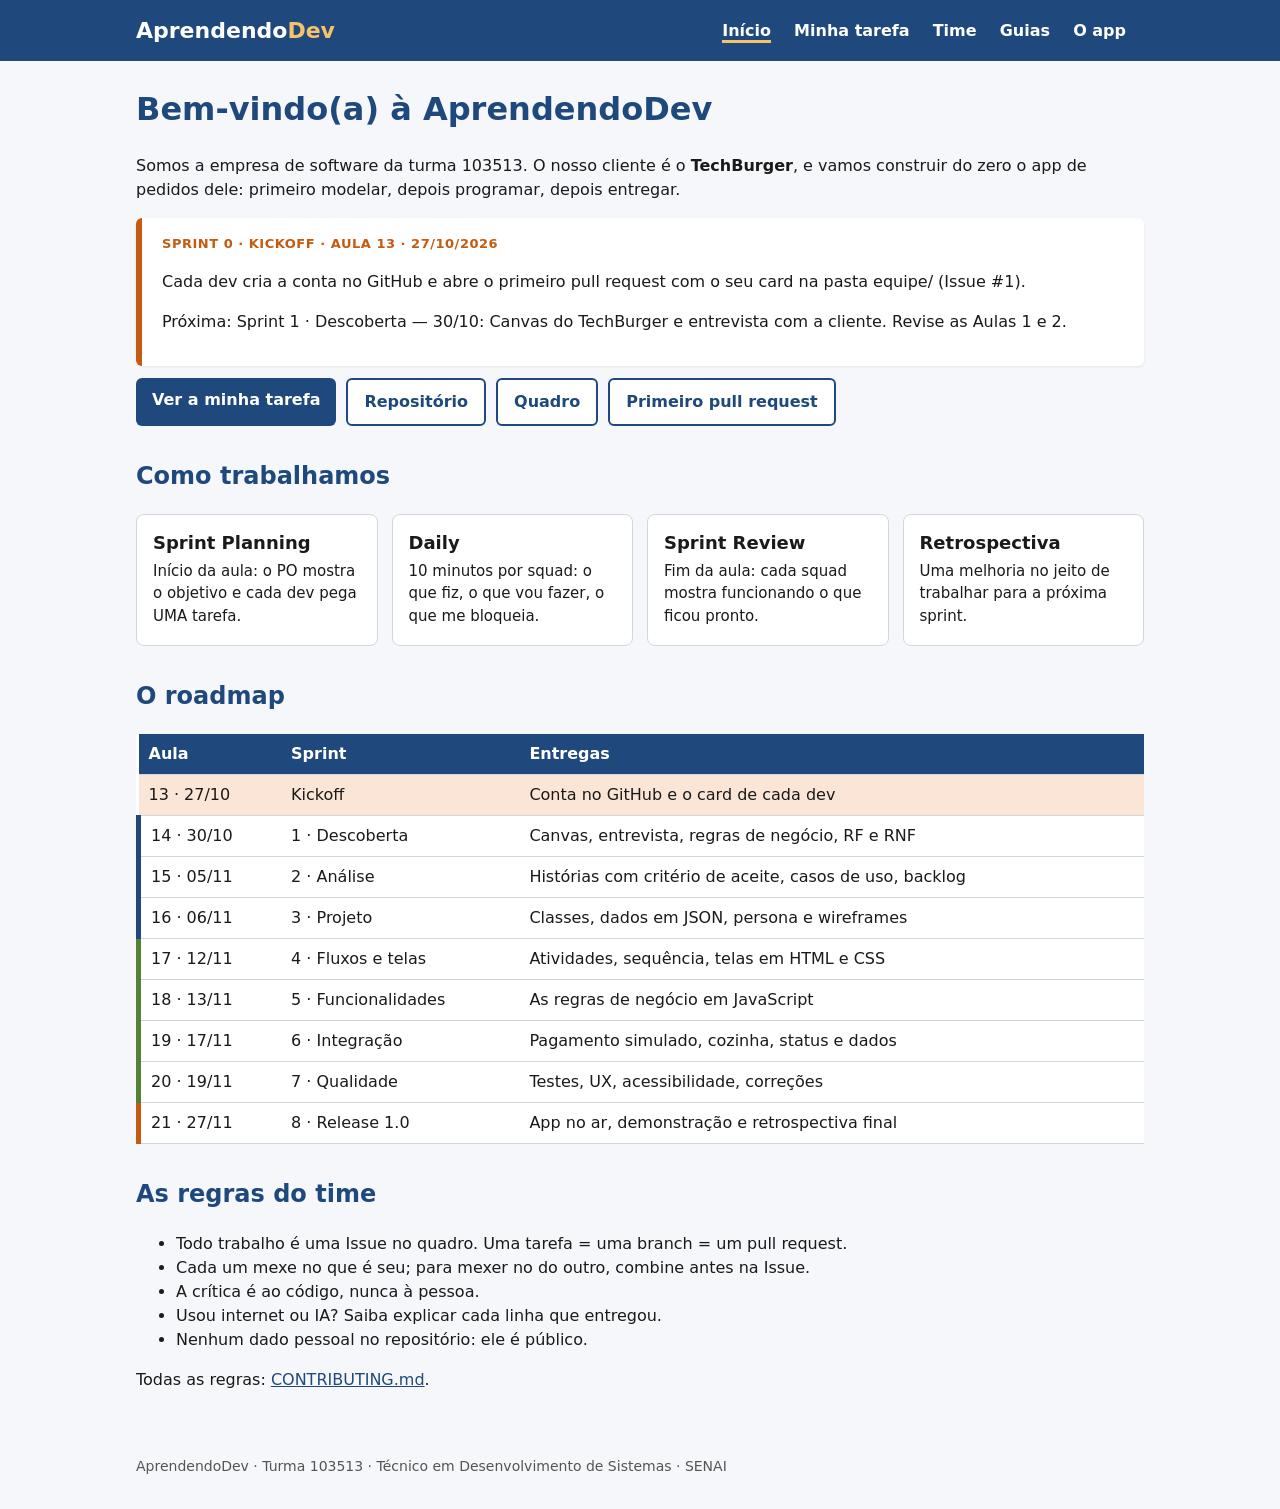
==== portal/index.html @ 083dc52d "Estrutura inicial do projeto TechBurger: regras do time, modelos, portal e publicação" ====
<!DOCTYPE html>
<html lang="pt-BR">
<head>
  <meta charset="UTF-8">
  <meta name="viewport" content="width=device-width, initial-scale=1.0">
  <title>AprendendoDev</title>
  <meta name="description" content="A empresa de software da turma 103513: construindo o app TechBurger do zero, em 8 sprints.">
  <link rel="stylesheet" href="estilo.css">
</head>
<body data-pagina="home">
  <header class="topo">
    <div class="conteudo">
      <a class="marca" href="./">Aprendendo<span>Dev</span></a>
      <nav>
        <a href="./" aria-current="page">Início</a>
        <a href="tarefas.html">Minha tarefa</a>
        <a href="time.html">Time</a>
        <a href="guias.html">Guias</a>
        <a href="app/">O app</a>
      </nav>
    </div>
  </header>

  <main class="conteudo">
    <h1>Bem-vindo(a) à AprendendoDev</h1>
    <p>Somos a empresa de software da turma 103513. O nosso cliente é o <strong>TechBurger</strong>, e vamos construir do zero o app de pedidos dele: primeiro modelar, depois programar, depois entregar.</p>

    <div class="destaque" id="sprint">
      <div class="rotulo">Sprint atual</div>
      <p class="objetivo"><strong>Carregando...</strong></p>
      <p class="proxima"></p>
    </div>

    <div class="botoes">
      <a class="botao" href="tarefas.html">Ver a minha tarefa</a>
      <a class="botao secundario" href="https://github.com/aprendendodev/techburger" target="_blank" rel="noopener">Repositório</a>
      <a class="botao secundario" href="https://github.com/orgs/aprendendodev/projects" target="_blank" rel="noopener">Quadro</a>
      <a class="botao secundario" href="guias.html#primeiro-pr">Primeiro pull request</a>
    </div>

    <h2>Como trabalhamos</h2>
    <div class="grade">
      <div class="cartao"><h3>Sprint Planning</h3><p>Início da aula: o PO mostra o objetivo e cada dev pega UMA tarefa.</p></div>
      <div class="cartao"><h3>Daily</h3><p>10 minutos por squad: o que fiz, o que vou fazer, o que me bloqueia.</p></div>
      <div class="cartao"><h3>Sprint Review</h3><p>Fim da aula: cada squad mostra funcionando o que ficou pronto.</p></div>
      <div class="cartao"><h3>Retrospectiva</h3><p>Uma melhoria no jeito de trabalhar para a próxima sprint.</p></div>
    </div>

    <h2>O roadmap</h2>
    <table>
      <thead><tr><th>Aula</th><th>Sprint</th><th>Entregas</th></tr></thead>
      <tbody>
        <tr data-sprint="0"><td>13 · 27/10</td><td>Kickoff</td><td>Conta no GitHub e o card de cada dev</td></tr>
        <tr data-sprint="1" class="fase-m"><td>14 · 30/10</td><td>1 · Descoberta</td><td>Canvas, entrevista, regras de negócio, RF e RNF</td></tr>
        <tr data-sprint="2" class="fase-m"><td>15 · 05/11</td><td>2 · Análise</td><td>Histórias com critério de aceite, casos de uso, backlog</td></tr>
        <tr data-sprint="3" class="fase-m"><td>16 · 06/11</td><td>3 · Projeto</td><td>Classes, dados em JSON, persona e wireframes</td></tr>
        <tr data-sprint="4" class="fase-c"><td>17 · 12/11</td><td>4 · Fluxos e telas</td><td>Atividades, sequência, telas em HTML e CSS</td></tr>
        <tr data-sprint="5" class="fase-c"><td>18 · 13/11</td><td>5 · Funcionalidades</td><td>As regras de negócio em JavaScript</td></tr>
        <tr data-sprint="6" class="fase-c"><td>19 · 17/11</td><td>6 · Integração</td><td>Pagamento simulado, cozinha, status e dados</td></tr>
        <tr data-sprint="7" class="fase-c"><td>20 · 19/11</td><td>7 · Qualidade</td><td>Testes, UX, acessibilidade, correções</td></tr>
        <tr data-sprint="8" class="fase-e"><td>21 · 27/11</td><td>8 · Release 1.0</td><td>App no ar, demonstração e retrospectiva final</td></tr>
      </tbody>
    </table>

    <h2>As regras do time</h2>
    <ul>
      <li>Todo trabalho é uma Issue no quadro. Uma tarefa = uma branch = um pull request.</li>
      <li>Cada um mexe no que é seu; para mexer no do outro, combine antes na Issue.</li>
      <li>A crítica é ao código, nunca à pessoa.</li>
      <li>Usou internet ou IA? Saiba explicar cada linha que entregou.</li>
      <li>Nenhum dado pessoal no repositório: ele é público.</li>
    </ul>
    <p>Todas as regras: <a href="https://github.com/aprendendodev/techburger/blob/main/CONTRIBUTING.md" target="_blank" rel="noopener">CONTRIBUTING.md</a>.</p>
  </main>

  <footer class="conteudo rodape">AprendendoDev · Turma 103513 · Técnico em Desenvolvimento de Sistemas · SENAI</footer>
  <script src="portal.js"></script>
</body>
</html>
---- portal/estilo.css ----
:root {
  --azul: #1f497d;
  --azul-claro: #dae8fc;
  --laranja: #c55a11;
  --laranja-claro: #fbe5d6;
  --verde: #548235;
  --verde-claro: #e2efda;
  --texto: #1a1a1a;
  --texto-suave: #555;
  --fundo: #f5f7fa;
  --cartao: #fff;
  --borda: #d0d7de;
}

* { box-sizing: border-box; }

body {
  margin: 0;
  font-family: system-ui, -apple-system, "Segoe UI", Roboto, sans-serif;
  color: var(--texto);
  background: var(--fundo);
  line-height: 1.5;
}

a { color: var(--azul); }

.topo {
  background: var(--azul);
  color: #fff;
}

.topo .conteudo {
  display: flex;
  flex-wrap: wrap;
  align-items: center;
  justify-content: space-between;
  gap: 8px 24px;
  padding-top: 14px;
  padding-bottom: 14px;
}

.marca {
  font-size: 22px;
  font-weight: 700;
  color: #fff;
  text-decoration: none;
}

.marca span { color: #f6c26b; }

nav a {
  color: #fff;
  text-decoration: none;
  margin-right: 18px;
  font-weight: 600;
}

nav a[aria-current="page"] { border-bottom: 3px solid #f6c26b; }

.conteudo {
  max-width: 1040px;
  margin: 0 auto;
  padding-left: 16px;
  padding-right: 16px;
}

main.conteudo { padding-top: 24px; padding-bottom: 48px; }

h1 { color: var(--azul); margin-top: 0; }
h2 { color: var(--azul); margin-top: 32px; }

.destaque {
  background: var(--cartao);
  border-left: 6px solid var(--laranja);
  border-radius: 6px;
  padding: 16px 20px;
  box-shadow: 0 1px 3px rgba(0, 0, 0, .08);
}

.destaque .rotulo {
  font-size: 13px;
  font-weight: 700;
  text-transform: uppercase;
  color: var(--laranja);
  letter-spacing: .04em;
}

.grade {
  display: grid;
  grid-template-columns: repeat(auto-fill, minmax(230px, 1fr));
  gap: 14px;
}

.cartao {
  background: var(--cartao);
  border: 1px solid var(--borda);
  border-radius: 8px;
  padding: 14px 16px;
}

.cartao h3 { margin: 0 0 4px; font-size: 18px; }
.cartao .sub { color: var(--texto-suave); font-size: 14px; margin: 0 0 8px; }
.cartao p { margin: 4px 0; font-size: 15px; }

.botoes { display: flex; flex-wrap: wrap; gap: 10px; margin-top: 12px; }

.botao {
  display: inline-block;
  padding: 10px 16px;
  border-radius: 6px;
  background: var(--azul);
  color: #fff;
  text-decoration: none;
  font-weight: 600;
}

.botao.secundario { background: #fff; color: var(--azul); border: 2px solid var(--azul); }

table { width: 100%; border-collapse: collapse; background: var(--cartao); }
th, td { text-align: left; padding: 8px 10px; border-bottom: 1px solid var(--borda); vertical-align: top; }
th { background: var(--azul); color: #fff; }

.fase-m { border-left: 5px solid var(--azul); }
.fase-c { border-left: 5px solid var(--verde); }
.fase-e { border-left: 5px solid var(--laranja); }
.atual { background: var(--laranja-claro); }

.etiqueta {
  display: inline-block;
  font-size: 12px;
  font-weight: 700;
  padding: 2px 8px;
  border-radius: 10px;
  background: var(--azul-claro);
  color: var(--azul);
  margin-right: 4px;
}

.etiqueta.fechada { background: var(--verde-claro); color: var(--verde); }

.busca { display: flex; flex-wrap: wrap; gap: 8px; margin: 12px 0 20px; }

.busca input {
  flex: 1 1 220px;
  padding: 10px 12px;
  font-size: 16px;
  border: 1px solid var(--borda);
  border-radius: 6px;
}

.busca button {
  padding: 10px 18px;
  font-size: 16px;
  border: 0;
  border-radius: 6px;
  background: var(--azul);
  color: #fff;
  font-weight: 600;
  cursor: pointer;
}

.vazio { color: var(--texto-suave); font-style: italic; }

ol.passos li { margin-bottom: 10px; }

code {
  background: #eef1f5;
  padding: 1px 5px;
  border-radius: 4px;
  font-size: 0.95em;
}

.rodape { color: var(--texto-suave); font-size: 14px; padding-bottom: 32px; }

@media (max-width: 600px) {
  nav a { margin-right: 12px; font-size: 15px; }
  th, td { padding: 6px; font-size: 14px; }
}
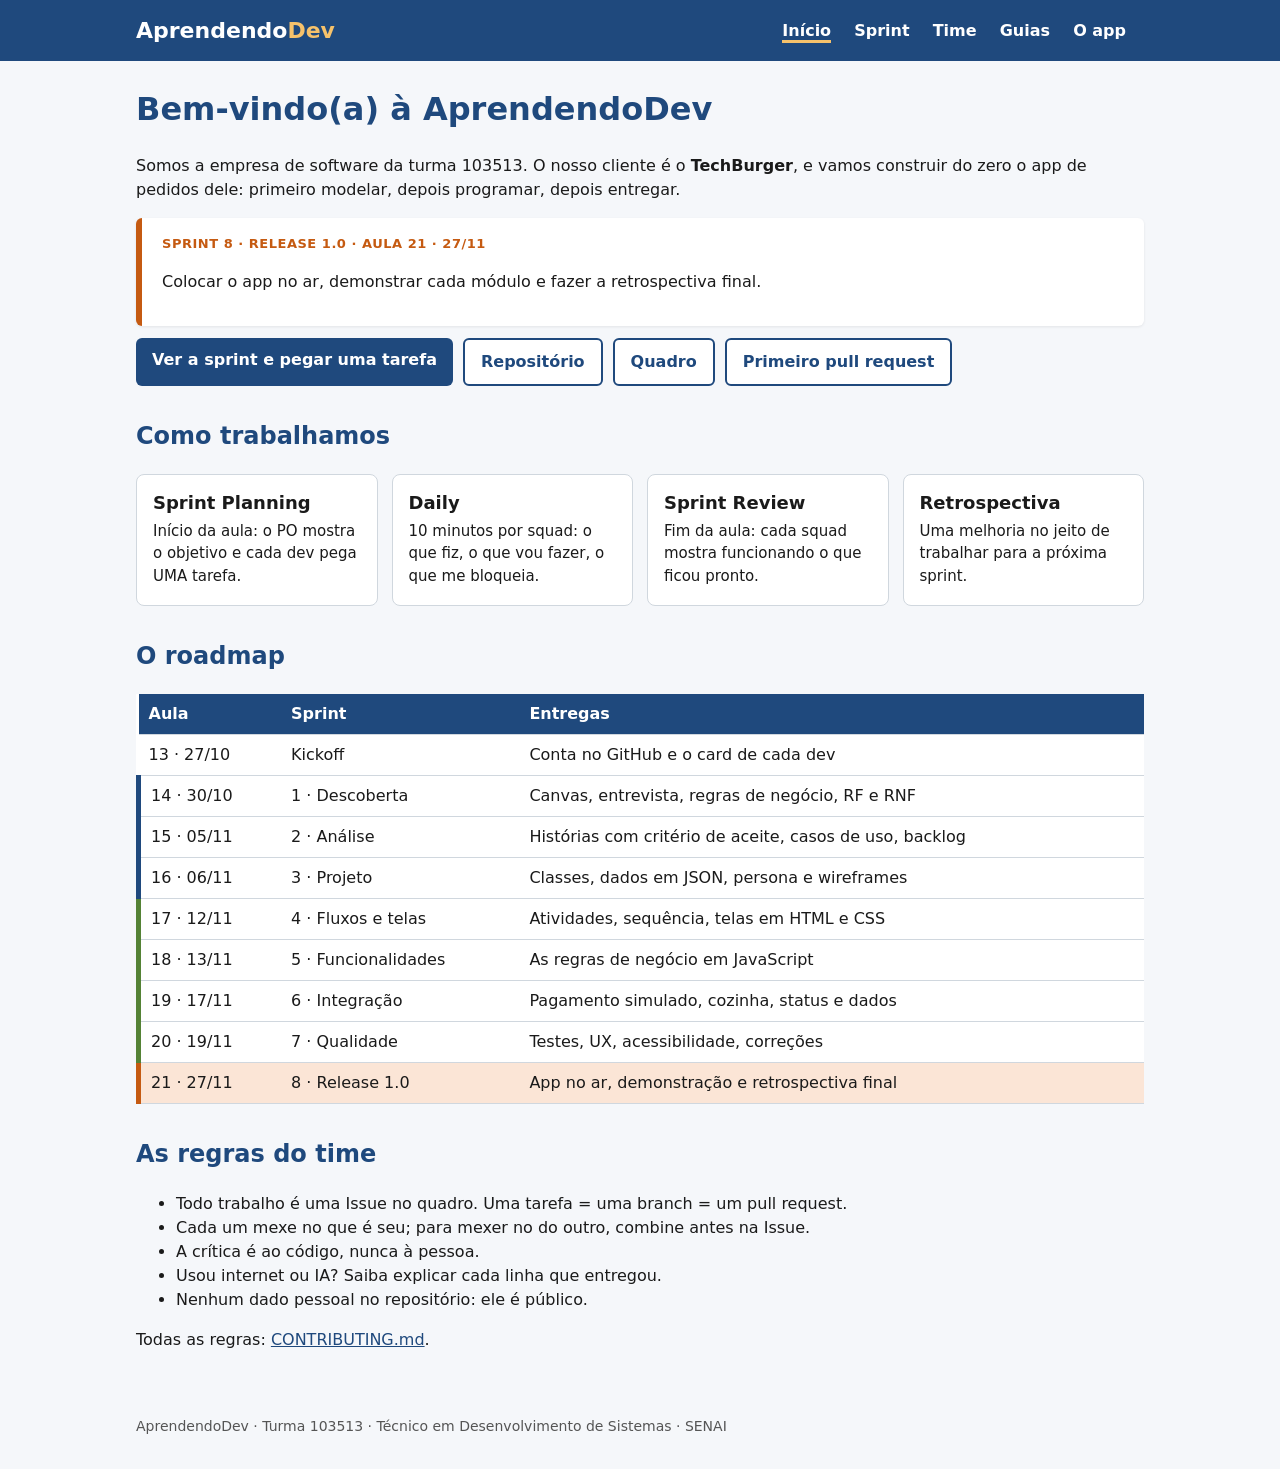
==== commit d036fd5d: "Prepara a Sprint 1: requisitos por squad, página da sprint e comando /eu-pego" ====
--- a/portal/index.html
+++ b/portal/index.html
@@ -13,7 +13,7 @@
       <a class="marca" href="./">Aprendendo<span>Dev</span></a>
       <nav>
         <a href="./" aria-current="page">Início</a>
-        <a href="tarefas.html">Minha tarefa</a>
+        <a href="tarefas.html">Sprint</a>
         <a href="time.html">Time</a>
         <a href="guias.html">Guias</a>
         <a href="app/">O app</a>
@@ -32,7 +32,7 @@
     </div>
 
     <div class="botoes">
-      <a class="botao" href="tarefas.html">Ver a minha tarefa</a>
+      <a class="botao" href="tarefas.html">Ver a sprint e pegar uma tarefa</a>
       <a class="botao secundario" href="https://github.com/aprendendodev/techburger" target="_blank" rel="noopener">Repositório</a>
       <a class="botao secundario" href="https://github.com/orgs/aprendendodev/projects" target="_blank" rel="noopener">Quadro</a>
       <a class="botao secundario" href="guias.html#primeiro-pr">Primeiro pull request</a>
--- a/portal/estilo.css
+++ b/portal/estilo.css
@@ -176,3 +176,29 @@
   nav a { margin-right: 12px; font-size: 15px; }
   th, td { padding: 6px; font-size: 14px; }
 }
+
+/* ---------- página da sprint */
+.rotulo-sprint { margin: 0; font-weight: 700; color: var(--laranja); text-transform: uppercase; font-size: 14px; letter-spacing: .04em; }
+.placar { display: grid; grid-template-columns: repeat(4, 1fr); gap: 10px; margin: 16px 0 8px; }
+.placar-item { background: var(--cartao); border: 1px solid var(--borda); border-radius: 8px; padding: 10px; text-align: center; }
+.placar-item strong { display: block; font-size: 26px; color: var(--azul); }
+.placar-item span { font-size: 14px; color: var(--texto-suave); }
+.grade.larga { grid-template-columns: repeat(auto-fill, minmax(320px, 1fr)); }
+.cartao.tarefa { border-left: 6px solid var(--borda); }
+.cartao.tarefa.livre { border-left-color: var(--azul); }
+.cartao.tarefa.fazendo { border-left-color: #d4a72c; }
+.cartao.tarefa.revisao { border-left-color: var(--laranja); }
+.cartao.tarefa.pronto { border-left-color: var(--verde); }
+.etiqueta.livre { background: var(--azul-claro); color: var(--azul); }
+.etiqueta.fazendo { background: #fff8c5; color: #7d5a00; }
+.etiqueta.revisao { background: var(--laranja-claro); color: var(--laranja); }
+.etiqueta.pronto { background: var(--verde-claro); color: var(--verde); }
+.criterio { font-size: 14px; background: #f6f8fa; padding: 6px 8px; border-radius: 4px; }
+.botao.pequeno { padding: 6px 12px; font-size: 14px; margin-top: 4px; }
+.como-pegar { margin: 24px 0; }
+.como-pegar ol { margin: 8px 0 0; padding-left: 22px; }
+.como-pegar li { margin-bottom: 6px; }
+@media (max-width: 600px) {
+  .placar { grid-template-columns: repeat(2, 1fr); }
+  .grade.larga { grid-template-columns: 1fr; }
+}
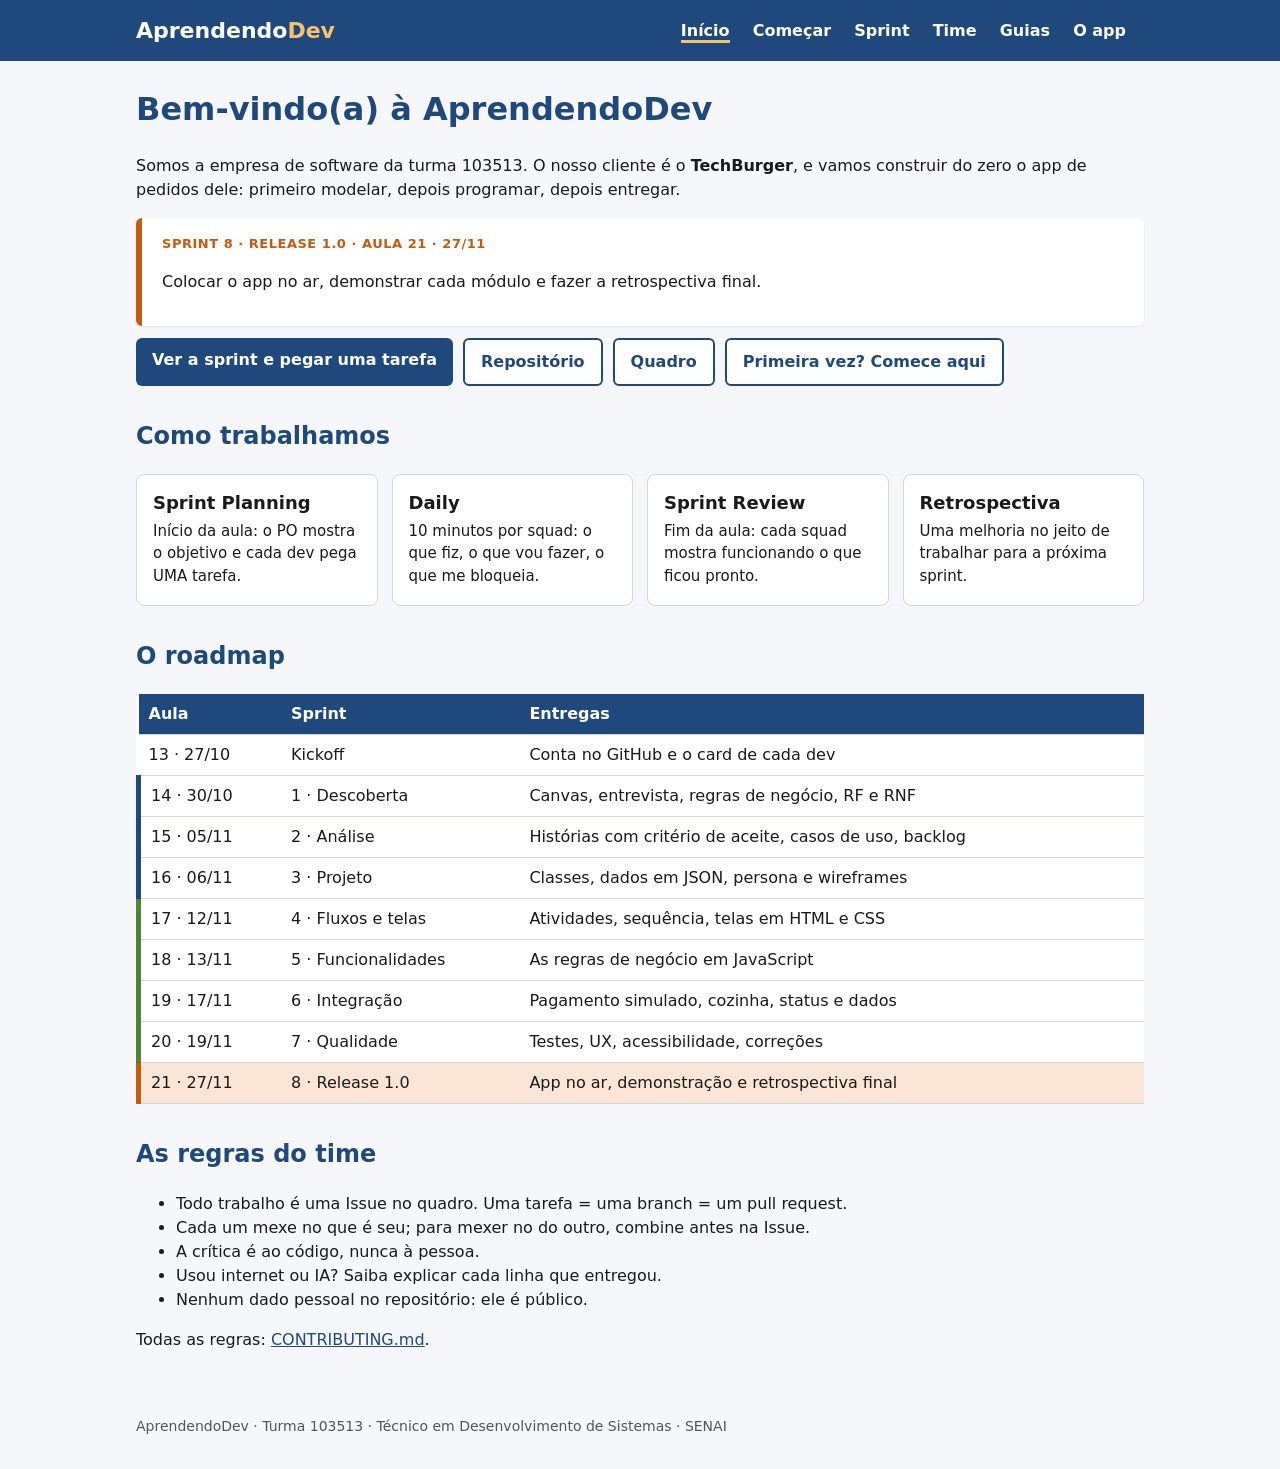
==== commit 122d55df: "Portal: trilha Minha tarefa, página Começar com gerador do card e robô que confere o PR - Minha tare" ====
--- a/portal/index.html
+++ b/portal/index.html
@@ -13,6 +13,7 @@
       <a class="marca" href="./">Aprendendo<span>Dev</span></a>
       <nav>
         <a href="./" aria-current="page">Início</a>
+        <a href="comecar.html">Começar</a>
         <a href="tarefas.html">Sprint</a>
         <a href="time.html">Time</a>
         <a href="guias.html">Guias</a>
@@ -25,6 +26,8 @@
     <h1>Bem-vindo(a) à AprendendoDev</h1>
     <p>Somos a empresa de software da turma 103513. O nosso cliente é o <strong>TechBurger</strong>, e vamos construir do zero o app de pedidos dele: primeiro modelar, depois programar, depois entregar.</p>
 
+    <p class="ola" id="ola" hidden></p>
+
     <div class="destaque" id="sprint">
       <div class="rotulo">Sprint atual</div>
       <p class="objetivo"><strong>Carregando...</strong></p>
@@ -35,7 +38,7 @@
       <a class="botao" href="tarefas.html">Ver a sprint e pegar uma tarefa</a>
       <a class="botao secundario" href="https://github.com/aprendendodev/techburger" target="_blank" rel="noopener">Repositório</a>
       <a class="botao secundario" href="https://github.com/orgs/aprendendodev/projects" target="_blank" rel="noopener">Quadro</a>
-      <a class="botao secundario" href="guias.html#primeiro-pr">Primeiro pull request</a>
+      <a class="botao secundario" href="comecar.html">Primeira vez? Comece aqui</a>
     </div>
 
     <h2>Como trabalhamos</h2>
--- a/portal/estilo.css
+++ b/portal/estilo.css
@@ -49,6 +49,7 @@
 .marca span { color: #f6c26b; }
 
 nav a {
+  white-space: nowrap;
   color: #fff;
   text-decoration: none;
   margin-right: 18px;
@@ -202,3 +203,100 @@
   .placar { grid-template-columns: repeat(2, 1fr); }
   .grade.larga { grid-template-columns: 1fr; }
 }
+.cartao code { word-break: break-all; }
+
+/* ---------- trilha do dev (Minha tarefa e Começar) */
+.ola { font-size: 18px; font-weight: 600; margin: 4px 0 10px; }
+.trilha { list-style: none; padding: 0; margin: 12px 0 20px; counter-reset: passo; }
+.trilha > li {
+  position: relative;
+  background: var(--cartao);
+  border: 1px solid var(--borda);
+  border-left: 6px solid var(--borda);
+  border-radius: 8px;
+  padding: 12px 16px 12px 52px;
+  margin-bottom: 10px;
+  counter-increment: passo;
+}
+.trilha > li::before {
+  content: counter(passo);
+  position: absolute;
+  left: 12px;
+  top: 12px;
+  width: 28px;
+  height: 28px;
+  border-radius: 50%;
+  background: var(--borda);
+  color: #fff;
+  font-weight: 700;
+  text-align: center;
+  line-height: 28px;
+}
+.trilha > li > strong { font-size: 17px; }
+.trilha > li > p { margin: 4px 0 8px; }
+.trilha > li.feito { border-left-color: var(--verde); }
+.trilha > li.feito::before { content: "✓"; background: var(--verde); }
+.trilha > li.agora { border-left-color: var(--laranja); box-shadow: 0 1px 4px rgba(197, 90, 17, .18); }
+.trilha > li.agora::before { background: var(--laranja); }
+.trilha > li.depois { color: var(--texto-suave); }
+.trilha > li.depois > p { font-size: 14px; }
+.trilha .grade { margin-top: 10px; }
+ol.mini { margin: 8px 0; padding-left: 20px; font-size: 15px; }
+ol.mini li { margin-bottom: 4px; }
+.botao.pequeno.secundario { padding: 4px 10px; }
+button.botao { border: 0; cursor: pointer; font: inherit; }
+button.botao.secundario { border: 2px solid var(--azul); }
+
+/* placar com as cores dos estados */
+.placar-item.livre { border-top: 4px solid var(--azul); }
+.placar-item.fazendo { border-top: 4px solid #d4a72c; }
+.placar-item.revisao { border-top: 4px solid var(--laranja); }
+.placar-item.pronto { border-top: 4px solid var(--verde); }
+
+details.como-pegar summary { cursor: pointer; font-weight: 700; color: var(--laranja); }
+
+/* aviso flutuante (copiado!) */
+.aviso-flutuante {
+  position: fixed;
+  left: 50%;
+  bottom: 20px;
+  transform: translate(-50%, 120px);
+  max-width: min(560px, calc(100% - 32px));
+  background: var(--texto);
+  color: #fff;
+  padding: 12px 18px;
+  border-radius: 8px;
+  box-shadow: 0 4px 14px rgba(0, 0, 0, .3);
+  font-weight: 600;
+  transition: transform .25s;
+  z-index: 10;
+}
+.aviso-flutuante.visivel { transform: translate(-50%, 0); }
+
+/* formulário do card */
+.formulario { display: grid; gap: 10px; margin: 10px 0; max-width: 560px; }
+.formulario label { display: grid; gap: 4px; font-weight: 600; }
+.formulario label .sub { font-weight: 400; color: var(--texto-suave); font-size: 14px; }
+.formulario input, .formulario select {
+  padding: 9px 11px;
+  font-size: 16px;
+  border: 1px solid var(--borda);
+  border-radius: 6px;
+  background: #fff;
+}
+.problemas { color: var(--laranja); margin: 6px 0; padding-left: 20px; }
+.previa {
+  background: #f6f8fa;
+  border: 1px solid var(--borda);
+  border-radius: 6px;
+  padding: 10px 12px;
+  white-space: pre-wrap;
+  word-break: break-word;
+  max-width: 560px;
+}
+.sub { color: var(--texto-suave); }
+@media (max-width: 600px) {
+  .trilha > li { padding-left: 46px; }
+  .trilha > li::before { left: 9px; }
+}
+.placar.dois { grid-template-columns: repeat(2, 1fr); }
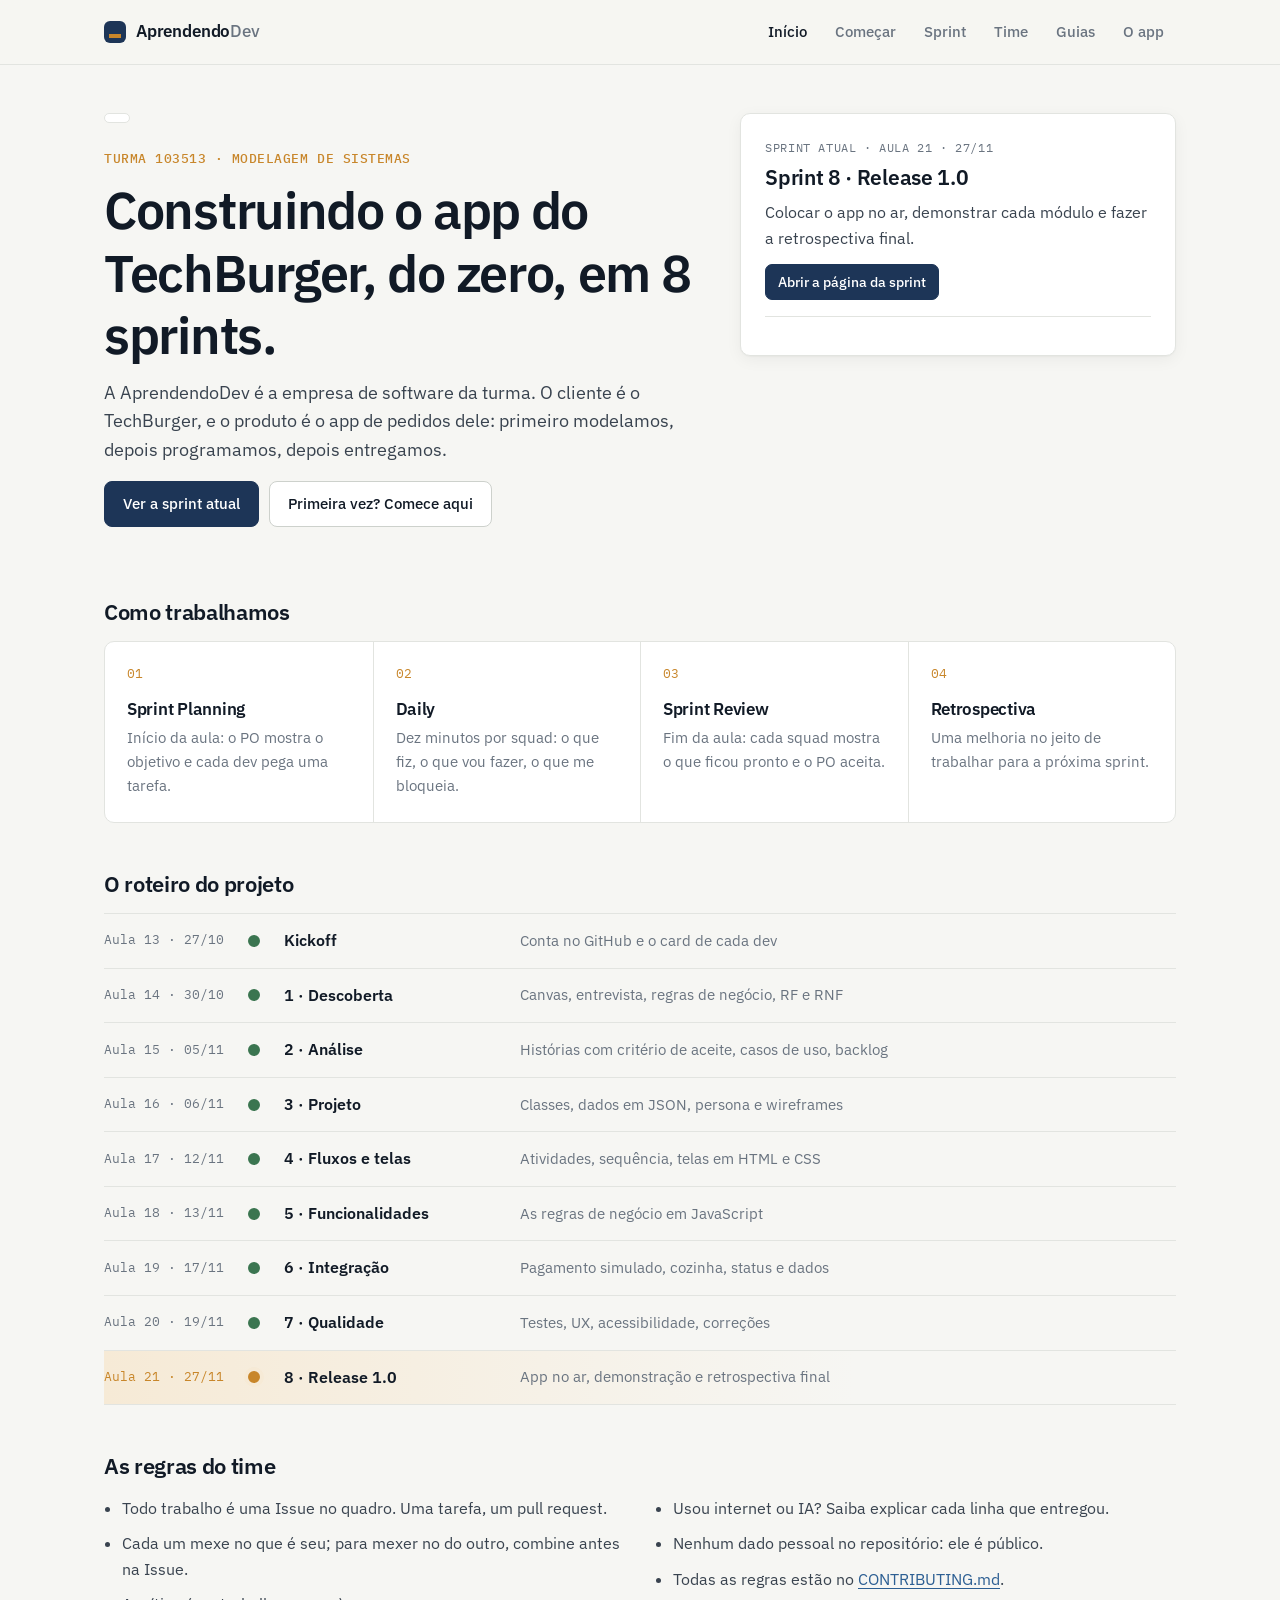
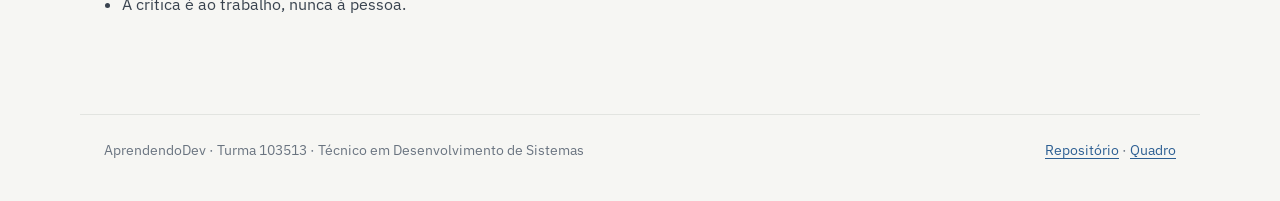
==== commit 8e85fe1a: "Portal com visual novo: IBM Plex, modo escuro, linha do tempo, placar em barra e transições suaves" ====
--- a/portal/index.html
+++ b/portal/index.html
@@ -5,13 +5,18 @@
   <meta name="viewport" content="width=device-width, initial-scale=1.0">
   <title>AprendendoDev</title>
   <meta name="description" content="A empresa de software da turma 103513: construindo o app TechBurger do zero, em 8 sprints.">
+  <meta name="theme-color" content="#f6f6f3" media="(prefers-color-scheme: light)">
+  <meta name="theme-color" content="#0f141a" media="(prefers-color-scheme: dark)">
+  <link rel="preconnect" href="https://fonts.googleapis.com">
+  <link rel="preconnect" href="https://fonts.gstatic.com" crossorigin>
+  <link rel="stylesheet" href="https://fonts.googleapis.com/css2?family=IBM+Plex+Mono:wght@400;500&family=IBM+Plex+Sans:wght@400;500;600&display=swap">
   <link rel="stylesheet" href="estilo.css">
 </head>
 <body data-pagina="home">
   <header class="topo">
     <div class="conteudo">
       <a class="marca" href="./">Aprendendo<span>Dev</span></a>
-      <nav>
+      <nav aria-label="Principal">
         <a href="./" aria-current="page">Início</a>
         <a href="comecar.html">Começar</a>
         <a href="tarefas.html">Sprint</a>
@@ -23,60 +28,62 @@
   </header>
 
   <main class="conteudo">
-    <h1>Bem-vindo(a) à AprendendoDev</h1>
-    <p>Somos a empresa de software da turma 103513. O nosso cliente é o <strong>TechBurger</strong>, e vamos construir do zero o app de pedidos dele: primeiro modelar, depois programar, depois entregar.</p>
-
-    <p class="ola" id="ola" hidden></p>
-
-    <div class="destaque" id="sprint">
-      <div class="rotulo">Sprint atual</div>
-      <p class="objetivo"><strong>Carregando...</strong></p>
-      <p class="proxima"></p>
-    </div>
-
-    <div class="botoes">
-      <a class="botao" href="tarefas.html">Ver a sprint e pegar uma tarefa</a>
-      <a class="botao secundario" href="https://github.com/aprendendodev/techburger" target="_blank" rel="noopener">Repositório</a>
-      <a class="botao secundario" href="https://github.com/orgs/aprendendodev/projects" target="_blank" rel="noopener">Quadro</a>
-      <a class="botao secundario" href="comecar.html">Primeira vez? Comece aqui</a>
-    </div>
+    <section class="hero">
+      <div>
+        <p class="ola" id="ola" hidden></p>
+        <span class="sobretitulo">Turma 103513 · Modelagem de Sistemas</span>
+        <h1>Construindo o app do TechBurger, do zero, em 8 sprints.</h1>
+        <p class="lead">A AprendendoDev é a empresa de software da turma. O cliente é o TechBurger, e o produto é o app de pedidos dele: primeiro modelamos, depois programamos, depois entregamos.</p>
+        <div class="botoes">
+          <a class="botao" href="tarefas.html">Ver a sprint atual</a>
+          <a class="botao secundario" href="comecar.html">Primeira vez? Comece aqui</a>
+        </div>
+      </div>
+      <aside class="painel" id="sprint" aria-live="polite">
+        <div class="rotulo">Sprint atual</div>
+        <h3 class="nome-sprint"><span class="esqueleto" style="display:block;height:24px;width:70%"></span></h3>
+        <p class="objetivo"></p>
+        <a class="botao pequeno" href="tarefas.html">Abrir a página da sprint</a>
+        <p class="proxima"></p>
+      </aside>
+    </section>
 
     <h2>Como trabalhamos</h2>
-    <div class="grade">
-      <div class="cartao"><h3>Sprint Planning</h3><p>Início da aula: o PO mostra o objetivo e cada dev pega UMA tarefa.</p></div>
-      <div class="cartao"><h3>Daily</h3><p>10 minutos por squad: o que fiz, o que vou fazer, o que me bloqueia.</p></div>
-      <div class="cartao"><h3>Sprint Review</h3><p>Fim da aula: cada squad mostra funcionando o que ficou pronto.</p></div>
-      <div class="cartao"><h3>Retrospectiva</h3><p>Uma melhoria no jeito de trabalhar para a próxima sprint.</p></div>
-    </div>
+    <ol class="etapas">
+      <li><h3>Sprint Planning</h3><p>Início da aula: o PO mostra o objetivo e cada dev pega uma tarefa.</p></li>
+      <li><h3>Daily</h3><p>Dez minutos por squad: o que fiz, o que vou fazer, o que me bloqueia.</p></li>
+      <li><h3>Sprint Review</h3><p>Fim da aula: cada squad mostra o que ficou pronto e o PO aceita.</p></li>
+      <li><h3>Retrospectiva</h3><p>Uma melhoria no jeito de trabalhar para a próxima sprint.</p></li>
+    </ol>
 
-    <h2>O roadmap</h2>
-    <table>
-      <thead><tr><th>Aula</th><th>Sprint</th><th>Entregas</th></tr></thead>
-      <tbody>
-        <tr data-sprint="0"><td>13 · 27/10</td><td>Kickoff</td><td>Conta no GitHub e o card de cada dev</td></tr>
-        <tr data-sprint="1" class="fase-m"><td>14 · 30/10</td><td>1 · Descoberta</td><td>Canvas, entrevista, regras de negócio, RF e RNF</td></tr>
-        <tr data-sprint="2" class="fase-m"><td>15 · 05/11</td><td>2 · Análise</td><td>Histórias com critério de aceite, casos de uso, backlog</td></tr>
-        <tr data-sprint="3" class="fase-m"><td>16 · 06/11</td><td>3 · Projeto</td><td>Classes, dados em JSON, persona e wireframes</td></tr>
-        <tr data-sprint="4" class="fase-c"><td>17 · 12/11</td><td>4 · Fluxos e telas</td><td>Atividades, sequência, telas em HTML e CSS</td></tr>
-        <tr data-sprint="5" class="fase-c"><td>18 · 13/11</td><td>5 · Funcionalidades</td><td>As regras de negócio em JavaScript</td></tr>
-        <tr data-sprint="6" class="fase-c"><td>19 · 17/11</td><td>6 · Integração</td><td>Pagamento simulado, cozinha, status e dados</td></tr>
-        <tr data-sprint="7" class="fase-c"><td>20 · 19/11</td><td>7 · Qualidade</td><td>Testes, UX, acessibilidade, correções</td></tr>
-        <tr data-sprint="8" class="fase-e"><td>21 · 27/11</td><td>8 · Release 1.0</td><td>App no ar, demonstração e retrospectiva final</td></tr>
-      </tbody>
-    </table>
+    <h2>O roteiro do projeto</h2>
+    <ol class="roadmap">
+      <li data-sprint="0"><span class="quando">Aula 13 · 27/10</span><span class="marco" aria-hidden="true"></span><span class="nome">Kickoff</span><span class="entrega">Conta no GitHub e o card de cada dev</span></li>
+      <li data-sprint="1"><span class="quando">Aula 14 · 30/10</span><span class="marco" aria-hidden="true"></span><span class="nome">1 · Descoberta</span><span class="entrega">Canvas, entrevista, regras de negócio, RF e RNF</span></li>
+      <li data-sprint="2"><span class="quando">Aula 15 · 05/11</span><span class="marco" aria-hidden="true"></span><span class="nome">2 · Análise</span><span class="entrega">Histórias com critério de aceite, casos de uso, backlog</span></li>
+      <li data-sprint="3"><span class="quando">Aula 16 · 06/11</span><span class="marco" aria-hidden="true"></span><span class="nome">3 · Projeto</span><span class="entrega">Classes, dados em JSON, persona e wireframes</span></li>
+      <li data-sprint="4"><span class="quando">Aula 17 · 12/11</span><span class="marco" aria-hidden="true"></span><span class="nome">4 · Fluxos e telas</span><span class="entrega">Atividades, sequência, telas em HTML e CSS</span></li>
+      <li data-sprint="5"><span class="quando">Aula 18 · 13/11</span><span class="marco" aria-hidden="true"></span><span class="nome">5 · Funcionalidades</span><span class="entrega">As regras de negócio em JavaScript</span></li>
+      <li data-sprint="6"><span class="quando">Aula 19 · 17/11</span><span class="marco" aria-hidden="true"></span><span class="nome">6 · Integração</span><span class="entrega">Pagamento simulado, cozinha, status e dados</span></li>
+      <li data-sprint="7"><span class="quando">Aula 20 · 19/11</span><span class="marco" aria-hidden="true"></span><span class="nome">7 · Qualidade</span><span class="entrega">Testes, UX, acessibilidade, correções</span></li>
+      <li data-sprint="8"><span class="quando">Aula 21 · 27/11</span><span class="marco" aria-hidden="true"></span><span class="nome">8 · Release 1.0</span><span class="entrega">App no ar, demonstração e retrospectiva final</span></li>
+    </ol>
 
     <h2>As regras do time</h2>
-    <ul>
-      <li>Todo trabalho é uma Issue no quadro. Uma tarefa = uma branch = um pull request.</li>
+    <ul class="regras">
+      <li>Todo trabalho é uma Issue no quadro. Uma tarefa, um pull request.</li>
       <li>Cada um mexe no que é seu; para mexer no do outro, combine antes na Issue.</li>
-      <li>A crítica é ao código, nunca à pessoa.</li>
+      <li>A crítica é ao trabalho, nunca à pessoa.</li>
       <li>Usou internet ou IA? Saiba explicar cada linha que entregou.</li>
       <li>Nenhum dado pessoal no repositório: ele é público.</li>
+      <li>Todas as regras estão no <a href="https://github.com/aprendendodev/techburger/blob/main/CONTRIBUTING.md" target="_blank" rel="noopener">CONTRIBUTING.md</a>.</li>
     </ul>
-    <p>Todas as regras: <a href="https://github.com/aprendendodev/techburger/blob/main/CONTRIBUTING.md" target="_blank" rel="noopener">CONTRIBUTING.md</a>.</p>
   </main>
 
-  <footer class="conteudo rodape">AprendendoDev · Turma 103513 · Técnico em Desenvolvimento de Sistemas · SENAI</footer>
+  <footer class="conteudo rodape">
+    <span>AprendendoDev · Turma 103513 · Técnico em Desenvolvimento de Sistemas</span>
+    <span><a href="https://github.com/aprendendodev/techburger" target="_blank" rel="noopener">Repositório</a> · <a href="https://github.com/orgs/aprendendodev/projects/1" target="_blank" rel="noopener">Quadro</a></span>
+  </footer>
   <script src="portal.js"></script>
 </body>
 </html>
--- a/portal/estilo.css
+++ b/portal/estilo.css
@@ -1,302 +1,683 @@
+/* AprendendoDev — portal da turma 103513
+   Tipografia: IBM Plex Sans / IBM Plex Mono. Cores em tokens (claro e escuro). */
+
 :root {
-  --azul: #1f497d;
-  --azul-claro: #dae8fc;
-  --laranja: #c55a11;
-  --laranja-claro: #fbe5d6;
-  --verde: #548235;
-  --verde-claro: #e2efda;
-  --texto: #1a1a1a;
-  --texto-suave: #555;
-  --fundo: #f5f7fa;
-  --cartao: #fff;
-  --borda: #d0d7de;
-}
-
-* { box-sizing: border-box; }
+  --bg: #f6f6f3;
+  --surface: #ffffff;
+  --surface-2: #f0f1ee;
+  --ink: #111a26;
+  --ink-2: #39434f;
+  --muted: #6a7480;
+  --line: #e2e4e0;
+  --line-strong: #cdd1cc;
+  --brand: #1d3557;
+  --brand-ink: #ffffff;
+  --accent: #c8862a;
+  --accent-soft: #f6ead6;
+  --focus: #2f6fb3;
+
+  --livre: #2d5f93;
+  --livre-soft: #e4edf6;
+  --fazendo: #9a6b12;
+  --fazendo-soft: #f5ecd8;
+  --revisao: #b4531c;
+  --revisao-soft: #f6e4d9;
+  --pronto: #3b7550;
+  --pronto-soft: #e1eee5;
+
+  --radius: 10px;
+  --radius-sm: 6px;
+  --shadow: 0 1px 2px rgba(17, 26, 38, .04), 0 4px 16px rgba(17, 26, 38, .05);
+  --font: "IBM Plex Sans", system-ui, -apple-system, "Segoe UI", Roboto, sans-serif;
+  --mono: "IBM Plex Mono", ui-monospace, "Cascadia Mono", Consolas, monospace;
+  --largura: 1120px;
+  color-scheme: light;
+}
+
+@media (prefers-color-scheme: dark) {
+  :root:not([data-theme="light"]) {
+    --bg: #0f141a;
+    --surface: #151c24;
+    --surface-2: #1b232d;
+    --ink: #e8ebee;
+    --ink-2: #c3c9d0;
+    --muted: #8d96a1;
+    --line: #26303b;
+    --line-strong: #34404d;
+    --brand: #9bbbe0;
+    --brand-ink: #0f141a;
+    --accent: #e0a650;
+    --accent-soft: #2c2416;
+    --focus: #7fb0e6;
+    --livre: #8db6e3;
+    --livre-soft: #1a2838;
+    --fazendo: #e0b45e;
+    --fazendo-soft: #2c2516;
+    --revisao: #ec9467;
+    --revisao-soft: #321f16;
+    --pronto: #82c196;
+    --pronto-soft: #17281e;
+    --shadow: 0 1px 2px rgba(0, 0, 0, .3), 0 6px 20px rgba(0, 0, 0, .25);
+    color-scheme: dark;
+  }
+}
+
+/* transição suave entre as páginas (navegadores que suportam) */
+@view-transition { navigation: auto; }
+
+*, *::before, *::after { box-sizing: border-box; }
+
+html { scroll-behavior: smooth; -webkit-text-size-adjust: 100%; }
 
 body {
   margin: 0;
-  font-family: system-ui, -apple-system, "Segoe UI", Roboto, sans-serif;
-  color: var(--texto);
-  background: var(--fundo);
-  line-height: 1.5;
-}
-
-a { color: var(--azul); }
-
+  font-family: var(--font);
+  font-size: 16px;
+  line-height: 1.6;
+  color: var(--ink);
+  background: var(--bg);
+  -webkit-font-smoothing: antialiased;
+  text-rendering: optimizeLegibility;
+}
+
+a { color: var(--livre); text-decoration-thickness: 1px; text-underline-offset: 3px; }
+a:hover { color: var(--ink); }
+:focus-visible { outline: 2px solid var(--focus); outline-offset: 2px; border-radius: 4px; }
+
+h1, h2, h3 { color: var(--ink); line-height: 1.2; letter-spacing: -0.015em; }
+h1 { font-size: clamp(30px, 4.2vw, 44px); font-weight: 600; margin: 0 0 12px; letter-spacing: -0.025em; }
+h2 { font-size: 22px; font-weight: 600; margin: 48px 0 16px; }
+h3 { font-size: 17px; font-weight: 600; margin: 0; }
+p { margin: 0 0 12px; }
+
+code {
+  font-family: var(--mono);
+  font-size: .88em;
+  background: var(--surface-2);
+  border: 1px solid var(--line);
+  padding: 1px 6px;
+  border-radius: 5px;
+  color: var(--ink-2);
+}
+
+.conteudo {
+  max-width: var(--largura);
+  margin: 0 auto;
+  padding-left: 24px;
+  padding-right: 24px;
+}
+
+/* ---------- cabeçalho */
 .topo {
-  background: var(--azul);
-  color: #fff;
+  position: sticky;
+  top: 0;
+  z-index: 20;
+  background: color-mix(in srgb, var(--bg) 86%, transparent);
+  backdrop-filter: saturate(160%) blur(10px);
+  -webkit-backdrop-filter: saturate(160%) blur(10px);
+  border-bottom: 1px solid var(--line);
 }
 
 .topo .conteudo {
   display: flex;
-  flex-wrap: wrap;
   align-items: center;
-  justify-content: space-between;
-  gap: 8px 24px;
-  padding-top: 14px;
-  padding-bottom: 14px;
+  gap: 32px;
+  height: 64px;
 }
 
 .marca {
-  font-size: 22px;
-  font-weight: 700;
-  color: #fff;
+  display: inline-flex;
+  align-items: center;
+  font-weight: 600;
+  font-size: 17px;
+  letter-spacing: -0.01em;
+  color: var(--ink);
   text-decoration: none;
-}
-
-.marca span { color: #f6c26b; }
+  white-space: nowrap;
+}
+
+.marca::before {
+  content: "";
+  width: 22px;
+  height: 22px;
+  margin-right: 10px;
+  border-radius: 6px;
+  background:
+    linear-gradient(var(--accent), var(--accent)) 5px 13px / 12px 4px no-repeat,
+    var(--brand);
+}
+
+.marca span { color: var(--muted); font-weight: 500; }
+
+nav {
+  display: flex;
+  gap: 4px;
+  overflow-x: auto;
+  scrollbar-width: none;
+  margin-left: auto;
+}
+
+nav::-webkit-scrollbar { display: none; }
 
 nav a {
+  position: relative;
+  padding: 8px 12px;
+  border-radius: var(--radius-sm);
+  color: var(--muted);
+  font-size: 15px;
+  font-weight: 500;
+  text-decoration: none;
   white-space: nowrap;
-  color: #fff;
+  transition: color .15s, background-color .15s;
+}
+
+nav a:hover { color: var(--ink); background: var(--surface-2); }
+nav a[aria-current="page"] { color: var(--ink); }
+nav a[aria-current="page"]::after {
+  content: "";
+  position: absolute;
+  left: 12px;
+  right: 12px;
+  bottom: -13px;
+  height: 2px;
+  background: var(--ink);
+  border-radius: 2px;
+}
+
+main.conteudo { padding-top: 48px; padding-bottom: 80px; }
+
+/* ---------- textos de apoio */
+.rotulo-sprint, .sobretitulo {
+  display: block;
+  margin: 0 0 10px;
+  font-family: var(--mono);
+  font-size: 13px;
+  font-weight: 500;
+  letter-spacing: .04em;
+  text-transform: uppercase;
+  color: var(--accent);
+}
+
+.lead { font-size: 18px; color: var(--ink-2); max-width: 680px; }
+.sub { color: var(--muted); }
+.vazio { color: var(--muted); }
+
+/* ---------- botões */
+.botoes { display: flex; flex-wrap: wrap; gap: 10px; margin-top: 16px; }
+
+.botao {
+  display: inline-flex;
+  align-items: center;
+  gap: 8px;
+  padding: 10px 18px;
+  border-radius: 8px;
+  border: 1px solid var(--brand);
+  background: var(--brand);
+  color: var(--brand-ink);
+  font: inherit;
+  font-size: 15px;
+  font-weight: 500;
   text-decoration: none;
-  margin-right: 18px;
-  font-weight: 600;
-}
-
-nav a[aria-current="page"] { border-bottom: 3px solid #f6c26b; }
-
-.conteudo {
-  max-width: 1040px;
-  margin: 0 auto;
-  padding-left: 16px;
-  padding-right: 16px;
-}
-
-main.conteudo { padding-top: 24px; padding-bottom: 48px; }
-
-h1 { color: var(--azul); margin-top: 0; }
-h2 { color: var(--azul); margin-top: 32px; }
-
-.destaque {
-  background: var(--cartao);
-  border-left: 6px solid var(--laranja);
-  border-radius: 6px;
-  padding: 16px 20px;
-  box-shadow: 0 1px 3px rgba(0, 0, 0, .08);
-}
-
-.destaque .rotulo {
+  cursor: pointer;
+  transition: transform .15s, background-color .15s, border-color .15s, color .15s;
+}
+
+.botao:hover { color: var(--brand-ink); filter: brightness(1.12); }
+.botao:active { transform: translateY(1px); }
+.botao.secundario { background: var(--surface); color: var(--ink); border-color: var(--line-strong); }
+.botao.secundario:hover { border-color: var(--ink-2); filter: none; }
+.botao.pequeno { padding: 6px 12px; font-size: 14px; border-radius: 7px; }
+.botao[href^="http"]:not(.pequeno)::after { content: "↗"; font-size: .85em; opacity: .7; }
+
+/* ---------- início */
+.hero {
+  display: grid;
+  grid-template-columns: minmax(0, 1.35fr) minmax(0, 1fr);
+  gap: 48px;
+  align-items: start;
+  padding-bottom: 24px;
+}
+
+.hero h1 { font-size: clamp(32px, 4.8vw, 52px); }
+
+.painel {
+  background: var(--surface);
+  border: 1px solid var(--line);
+  border-radius: var(--radius);
+  padding: 24px;
+  box-shadow: var(--shadow);
+}
+
+.painel .rotulo {
+  font-family: var(--mono);
+  font-size: 12px;
+  letter-spacing: .05em;
+  text-transform: uppercase;
+  color: var(--muted);
+  margin-bottom: 8px;
+}
+
+.painel h3 { font-size: 21px; margin-bottom: 10px; }
+.painel .objetivo { color: var(--ink-2); }
+.painel .proxima { color: var(--muted); font-size: 14px; margin: 16px 0 0; padding-top: 14px; border-top: 1px solid var(--line); }
+
+.ola {
+  display: inline-flex;
+  gap: 8px;
+  align-items: center;
+  font-size: 14px;
+  color: var(--ink-2);
+  background: var(--surface);
+  border: 1px solid var(--line);
+  border-radius: 999px;
+  padding: 4px 12px;
+  margin: 0 0 18px;
+}
+
+.ola a { font-weight: 500; }
+
+.etapas {
+  display: grid;
+  grid-template-columns: repeat(4, 1fr);
+  border: 1px solid var(--line);
+  border-radius: var(--radius);
+  background: var(--surface);
+  counter-reset: etapa;
+  list-style: none;
+  padding: 0;
+  margin: 0;
+}
+
+.etapas li { padding: 22px 22px 24px; counter-increment: etapa; }
+.etapas li + li { border-left: 1px solid var(--line); }
+.etapas li::before {
+  content: "0" counter(etapa);
+  display: block;
+  font-family: var(--mono);
   font-size: 13px;
-  font-weight: 700;
-  text-transform: uppercase;
-  color: var(--laranja);
-  letter-spacing: .04em;
-}
-
+  color: var(--accent);
+  margin-bottom: 14px;
+}
+.etapas h3 { margin-bottom: 6px; }
+.etapas p { color: var(--muted); font-size: 15px; margin: 0; }
+
+/* linha do tempo das sprints */
+.roadmap { list-style: none; padding: 0; margin: 0; border-top: 1px solid var(--line); }
+
+.roadmap li {
+  display: grid;
+  grid-template-columns: 120px 28px minmax(0, 220px) minmax(0, 1fr);
+  gap: 16px;
+  align-items: center;
+  padding: 14px 0;
+  border-bottom: 1px solid var(--line);
+  color: var(--ink-2);
+}
+
+.roadmap .quando { font-family: var(--mono); font-size: 13px; color: var(--muted); }
+.roadmap .nome { font-weight: 600; color: var(--ink); }
+.roadmap .entrega { color: var(--muted); font-size: 15px; }
+.roadmap .marco {
+  width: 12px;
+  height: 12px;
+  border-radius: 50%;
+  border: 2px solid var(--line-strong);
+  background: var(--surface);
+  justify-self: center;
+}
+.roadmap li.feita .marco { background: var(--pronto); border-color: var(--pronto); }
+.roadmap li.atual { background: linear-gradient(90deg, var(--accent-soft), transparent 70%); }
+.roadmap li.atual .marco { border-color: var(--accent); background: var(--accent); box-shadow: 0 0 0 4px var(--accent-soft); }
+.roadmap li.atual .quando { color: var(--accent); }
+
+.regras { columns: 2; column-gap: 48px; padding-left: 18px; color: var(--ink-2); }
+.regras li { margin-bottom: 10px; break-inside: avoid; }
+
+/* ---------- cartões e grades */
 .grade {
   display: grid;
-  grid-template-columns: repeat(auto-fill, minmax(230px, 1fr));
+  grid-template-columns: repeat(auto-fill, minmax(240px, 1fr));
   gap: 14px;
 }
 
+.grade.larga { grid-template-columns: repeat(auto-fill, minmax(320px, 1fr)); }
+
 .cartao {
-  background: var(--cartao);
-  border: 1px solid var(--borda);
+  position: relative;
+  background: var(--surface);
+  border: 1px solid var(--line);
+  border-radius: var(--radius);
+  padding: 18px;
+  transition: border-color .18s, box-shadow .18s, transform .18s;
+}
+
+.cartao:hover { border-color: var(--line-strong); box-shadow: var(--shadow); }
+.cartao h3 { font-size: 16px; line-height: 1.35; margin: 8px 0 8px; }
+.cartao h3 a { color: var(--ink); text-decoration: none; }
+.cartao h3 a:hover { text-decoration: underline; }
+.cartao p { font-size: 15px; margin: 6px 0; color: var(--ink-2); }
+.cartao .sub { font-size: 14px; color: var(--muted); margin: 0 0 6px; }
+.cartao code { font-size: 12.5px; overflow-wrap: anywhere; }
+.cartao .botao { margin-top: 10px; }
+
+.etiqueta {
+  display: inline-flex;
+  align-items: center;
+  gap: 6px;
+  font-size: 12.5px;
+  font-weight: 500;
+  padding: 2px 9px;
+  border-radius: 999px;
+  background: var(--surface-2);
+  color: var(--ink-2);
+  margin-right: 6px;
+  border: 1px solid var(--line);
+}
+
+.etiqueta.livre, .etiqueta.fazendo, .etiqueta.revisao, .etiqueta.pronto { border-color: transparent; }
+.etiqueta.livre::before, .etiqueta.fazendo::before, .etiqueta.revisao::before, .etiqueta.pronto::before {
+  content: ""; width: 6px; height: 6px; border-radius: 50%; background: currentColor;
+}
+.etiqueta.livre { background: var(--livre-soft); color: var(--livre); }
+.etiqueta.fazendo { background: var(--fazendo-soft); color: var(--fazendo); }
+.etiqueta.revisao { background: var(--revisao-soft); color: var(--revisao); }
+.etiqueta.pronto { background: var(--pronto-soft); color: var(--pronto); }
+
+.criterio {
+  font-size: 14px !important;
+  background: var(--surface-2);
+  border-left: 3px solid var(--line-strong);
+  padding: 10px 12px;
+  border-radius: 0 var(--radius-sm) var(--radius-sm) 0;
+}
+
+/* ---------- página da sprint */
+.cabecalho-sprint { display: grid; grid-template-columns: minmax(0, 1fr) 380px; gap: 40px; align-items: end; }
+.cabecalho-sprint p#objetivo-sprint { color: var(--ink-2); font-size: 17px; margin: 0; max-width: 620px; }
+
+.placar { display: flex; flex-direction: column; gap: 12px; }
+.placar .barra { display: flex; height: 10px; border-radius: 999px; overflow: hidden; background: var(--surface-2); border: 1px solid var(--line); }
+.placar .barra span { transition: flex-grow .5s ease; }
+.placar .barra .livre { background: var(--livre); }
+.placar .barra .fazendo { background: var(--fazendo); }
+.placar .barra .revisao { background: var(--revisao); }
+.placar .barra .pronto { background: var(--pronto); }
+.placar .legenda { display: flex; flex-wrap: wrap; gap: 6px 18px; }
+.placar-item { display: inline-flex; align-items: baseline; gap: 6px; font-size: 14px; color: var(--muted); }
+.placar-item strong { font-size: 20px; font-weight: 600; color: var(--ink); font-variant-numeric: tabular-nums; }
+.placar-item::before { content: ""; width: 8px; height: 8px; border-radius: 2px; align-self: center; background: var(--line-strong); }
+.placar-item.livre::before { background: var(--livre); }
+.placar-item.fazendo::before { background: var(--fazendo); }
+.placar-item.revisao::before { background: var(--revisao); }
+.placar-item.pronto::before { background: var(--pronto); }
+
+.secao-minha {
+  margin-top: 40px;
+  background: var(--surface);
+  border: 1px solid var(--line);
+  border-radius: var(--radius);
+  padding: 28px;
+}
+
+.secao-minha h2 { margin-top: 0; }
+
+.busca { display: flex; gap: 8px; margin: 0 0 20px; max-width: 520px; }
+
+.busca input, .formulario input, .formulario select {
+  flex: 1 1 auto;
+  min-width: 0;
+  padding: 10px 14px;
+  font: inherit;
+  font-size: 16px;
+  color: var(--ink);
+  background: var(--bg);
+  border: 1px solid var(--line-strong);
   border-radius: 8px;
-  padding: 14px 16px;
-}
-
-.cartao h3 { margin: 0 0 4px; font-size: 18px; }
-.cartao .sub { color: var(--texto-suave); font-size: 14px; margin: 0 0 8px; }
-.cartao p { margin: 4px 0; font-size: 15px; }
-
-.botoes { display: flex; flex-wrap: wrap; gap: 10px; margin-top: 12px; }
-
-.botao {
-  display: inline-block;
-  padding: 10px 16px;
-  border-radius: 6px;
-  background: var(--azul);
-  color: #fff;
-  text-decoration: none;
-  font-weight: 600;
-}
-
-.botao.secundario { background: #fff; color: var(--azul); border: 2px solid var(--azul); }
-
-table { width: 100%; border-collapse: collapse; background: var(--cartao); }
-th, td { text-align: left; padding: 8px 10px; border-bottom: 1px solid var(--borda); vertical-align: top; }
-th { background: var(--azul); color: #fff; }
-
-.fase-m { border-left: 5px solid var(--azul); }
-.fase-c { border-left: 5px solid var(--verde); }
-.fase-e { border-left: 5px solid var(--laranja); }
-.atual { background: var(--laranja-claro); }
-
-.etiqueta {
-  display: inline-block;
-  font-size: 12px;
-  font-weight: 700;
-  padding: 2px 8px;
-  border-radius: 10px;
-  background: var(--azul-claro);
-  color: var(--azul);
-  margin-right: 4px;
-}
-
-.etiqueta.fechada { background: var(--verde-claro); color: var(--verde); }
-
-.busca { display: flex; flex-wrap: wrap; gap: 8px; margin: 12px 0 20px; }
-
-.busca input {
-  flex: 1 1 220px;
-  padding: 10px 12px;
-  font-size: 16px;
-  border: 1px solid var(--borda);
-  border-radius: 6px;
+  transition: border-color .15s, box-shadow .15s, background-color .15s;
+}
+
+.busca input:focus, .formulario input:focus, .formulario select:focus {
+  outline: none;
+  border-color: var(--focus);
+  background: var(--surface);
+  box-shadow: 0 0 0 3px color-mix(in srgb, var(--focus) 18%, transparent);
 }
 
 .busca button {
-  padding: 10px 18px;
-  font-size: 16px;
-  border: 0;
-  border-radius: 6px;
-  background: var(--azul);
-  color: #fff;
-  font-weight: 600;
+  padding: 10px 20px;
+  font: inherit;
+  font-weight: 500;
+  border: 1px solid var(--brand);
+  border-radius: 8px;
+  background: var(--brand);
+  color: var(--brand-ink);
   cursor: pointer;
 }
 
-.vazio { color: var(--texto-suave); font-style: italic; }
-
-ol.passos li { margin-bottom: 10px; }
-
-code {
-  background: #eef1f5;
-  padding: 1px 5px;
-  border-radius: 4px;
-  font-size: 0.95em;
-}
-
-.rodape { color: var(--texto-suave); font-size: 14px; padding-bottom: 32px; }
-
-@media (max-width: 600px) {
-  nav a { margin-right: 12px; font-size: 15px; }
-  th, td { padding: 6px; font-size: 14px; }
-}
-
-/* ---------- página da sprint */
-.rotulo-sprint { margin: 0; font-weight: 700; color: var(--laranja); text-transform: uppercase; font-size: 14px; letter-spacing: .04em; }
-.placar { display: grid; grid-template-columns: repeat(4, 1fr); gap: 10px; margin: 16px 0 8px; }
-.placar-item { background: var(--cartao); border: 1px solid var(--borda); border-radius: 8px; padding: 10px; text-align: center; }
-.placar-item strong { display: block; font-size: 26px; color: var(--azul); }
-.placar-item span { font-size: 14px; color: var(--texto-suave); }
-.grade.larga { grid-template-columns: repeat(auto-fill, minmax(320px, 1fr)); }
-.cartao.tarefa { border-left: 6px solid var(--borda); }
-.cartao.tarefa.livre { border-left-color: var(--azul); }
-.cartao.tarefa.fazendo { border-left-color: #d4a72c; }
-.cartao.tarefa.revisao { border-left-color: var(--laranja); }
-.cartao.tarefa.pronto { border-left-color: var(--verde); }
-.etiqueta.livre { background: var(--azul-claro); color: var(--azul); }
-.etiqueta.fazendo { background: #fff8c5; color: #7d5a00; }
-.etiqueta.revisao { background: var(--laranja-claro); color: var(--laranja); }
-.etiqueta.pronto { background: var(--verde-claro); color: var(--verde); }
-.criterio { font-size: 14px; background: #f6f8fa; padding: 6px 8px; border-radius: 4px; }
-.botao.pequeno { padding: 6px 12px; font-size: 14px; margin-top: 4px; }
-.como-pegar { margin: 24px 0; }
-.como-pegar ol { margin: 8px 0 0; padding-left: 22px; }
-.como-pegar li { margin-bottom: 6px; }
-@media (max-width: 600px) {
-  .placar { grid-template-columns: repeat(2, 1fr); }
-  .grade.larga { grid-template-columns: 1fr; }
-}
-.cartao code { word-break: break-all; }
-
-/* ---------- trilha do dev (Minha tarefa e Começar) */
-.ola { font-size: 18px; font-weight: 600; margin: 4px 0 10px; }
-.trilha { list-style: none; padding: 0; margin: 12px 0 20px; counter-reset: passo; }
+.atualizado { font-size: 14px; color: var(--muted); display: flex; align-items: center; gap: 8px; }
+.atualizado:not(:empty)::before { content: ""; width: 7px; height: 7px; border-radius: 50%; background: var(--pronto); box-shadow: 0 0 0 3px var(--pronto-soft); }
+
+.squad-titulo { display: flex; align-items: baseline; justify-content: space-between; gap: 16px; flex-wrap: wrap; margin: 40px 0 14px; }
+.squad-titulo h2 { margin: 0; }
+.squad-titulo .sub { font-size: 14px; margin: 0; }
+
+details.como-pegar {
+  margin: 24px 0 0;
+  border-top: 1px solid var(--line);
+  padding-top: 16px;
+}
+details.como-pegar summary { cursor: pointer; font-weight: 500; color: var(--ink-2); list-style: none; }
+details.como-pegar summary::-webkit-details-marker { display: none; }
+details.como-pegar summary::before { content: "+"; display: inline-block; width: 18px; font-family: var(--mono); color: var(--accent); }
+details.como-pegar[open] summary::before { content: "−"; }
+details.como-pegar ol { margin: 12px 0 0; padding-left: 22px; color: var(--ink-2); }
+details.como-pegar li { margin-bottom: 8px; }
+
+/* ---------- trilha (passo a passo do dev) */
+.trilha { list-style: none; padding: 0; margin: 8px 0 0; counter-reset: passo; }
+
 .trilha > li {
   position: relative;
-  background: var(--cartao);
-  border: 1px solid var(--borda);
-  border-left: 6px solid var(--borda);
-  border-radius: 8px;
-  padding: 12px 16px 12px 52px;
-  margin-bottom: 10px;
+  padding: 2px 0 26px 48px;
   counter-increment: passo;
 }
+
 .trilha > li::before {
   content: counter(passo);
   position: absolute;
-  left: 12px;
+  left: 0;
+  top: 0;
+  width: 30px;
+  height: 30px;
+  border-radius: 50%;
+  display: grid;
+  place-items: center;
+  font-family: var(--mono);
+  font-size: 13px;
+  font-weight: 500;
+  color: var(--muted);
+  background: var(--surface);
+  border: 1.5px solid var(--line-strong);
+  z-index: 1;
+}
+
+.trilha > li::after {
+  content: "";
+  position: absolute;
+  left: 14.5px;
+  top: 30px;
+  bottom: 0;
+  width: 1.5px;
+  background: var(--line);
+}
+
+.trilha > li:last-child { padding-bottom: 4px; }
+.trilha > li:last-child::after { display: none; }
+.trilha > li > strong { display: block; font-size: 16px; font-weight: 600; line-height: 30px; }
+.trilha > li > p { color: var(--ink-2); margin: 2px 0 10px; }
+.trilha > li.feito::before { content: "✓"; color: #fff; background: var(--pronto); border-color: var(--pronto); font-family: var(--font); }
+.trilha > li.feito::after { background: var(--pronto); opacity: .45; }
+.trilha > li.feito > strong { color: var(--ink-2); }
+.trilha > li.agora::before { color: #fff; background: var(--accent); border-color: var(--accent); box-shadow: 0 0 0 4px var(--accent-soft); }
+.trilha > li.depois > strong { color: var(--muted); font-weight: 500; }
+.trilha > li.depois > p { font-size: 14px; color: var(--muted); }
+.trilha .grade { margin-top: 12px; }
+
+ol.mini { margin: 10px 0; padding-left: 20px; font-size: 15px; color: var(--ink-2); }
+ol.mini li { margin-bottom: 6px; }
+
+/* ---------- começar */
+.formulario { display: grid; gap: 14px; margin: 12px 0; max-width: 560px; }
+.formulario label { display: grid; gap: 6px; font-weight: 500; font-size: 15px; }
+.formulario label .sub { font-weight: 400; font-size: 13.5px; }
+.problemas { color: var(--revisao); margin: 8px 0; padding-left: 20px; font-size: 14.5px; }
+.problemas:empty { display: none; }
+.previa {
+  font-family: var(--mono);
+  font-size: 13.5px;
+  background: var(--surface-2);
+  border: 1px solid var(--line);
+  border-radius: var(--radius-sm);
+  padding: 14px 16px;
+  white-space: pre-wrap;
+  word-break: break-word;
+  max-width: 560px;
+  color: var(--ink-2);
+}
+
+/* ---------- guias */
+.com-indice { display: grid; grid-template-columns: 220px minmax(0, 1fr); gap: 56px; align-items: start; }
+.indice { position: sticky; top: 96px; font-size: 14.5px; }
+.indice p { font-family: var(--mono); font-size: 12px; text-transform: uppercase; letter-spacing: .05em; color: var(--muted); margin-bottom: 10px; }
+.indice ul { list-style: none; padding: 0; margin: 0; border-left: 1px solid var(--line); }
+.indice a { display: block; padding: 6px 0 6px 14px; margin-left: -1px; border-left: 2px solid transparent; color: var(--muted); text-decoration: none; }
+.indice a:hover { color: var(--ink); border-left-color: var(--line-strong); }
+.artigo { max-width: 720px; }
+.artigo h2 { scroll-margin-top: 90px; padding-top: 8px; }
+.artigo h2:first-of-type { margin-top: 0; }
+
+ol.passos { list-style: none; counter-reset: p; padding: 0; margin: 0 0 8px; }
+ol.passos > li {
+  counter-increment: p;
+  position: relative;
+  padding: 12px 0 12px 44px;
+  border-bottom: 1px solid var(--line);
+  color: var(--ink-2);
+}
+ol.passos > li:last-child { border-bottom: 0; }
+ol.passos > li::before {
+  content: counter(p);
+  position: absolute;
+  left: 0;
   top: 12px;
-  width: 28px;
-  height: 28px;
+  width: 26px;
+  height: 26px;
+  border-radius: 7px;
+  display: grid;
+  place-items: center;
+  font-family: var(--mono);
+  font-size: 13px;
+  color: var(--ink-2);
+  background: var(--surface-2);
+  border: 1px solid var(--line);
+}
+
+/* ---------- time */
+.pessoa { display: flex; gap: 14px; align-items: flex-start; }
+.avatar {
+  flex: none;
+  width: 44px;
+  height: 44px;
   border-radius: 50%;
-  background: var(--borda);
-  color: #fff;
-  font-weight: 700;
-  text-align: center;
-  line-height: 28px;
-}
-.trilha > li > strong { font-size: 17px; }
-.trilha > li > p { margin: 4px 0 8px; }
-.trilha > li.feito { border-left-color: var(--verde); }
-.trilha > li.feito::before { content: "✓"; background: var(--verde); }
-.trilha > li.agora { border-left-color: var(--laranja); box-shadow: 0 1px 4px rgba(197, 90, 17, .18); }
-.trilha > li.agora::before { background: var(--laranja); }
-.trilha > li.depois { color: var(--texto-suave); }
-.trilha > li.depois > p { font-size: 14px; }
-.trilha .grade { margin-top: 10px; }
-ol.mini { margin: 8px 0; padding-left: 20px; font-size: 15px; }
-ol.mini li { margin-bottom: 4px; }
-.botao.pequeno.secundario { padding: 4px 10px; }
-button.botao { border: 0; cursor: pointer; font: inherit; }
-button.botao.secundario { border: 2px solid var(--azul); }
-
-/* placar com as cores dos estados */
-.placar-item.livre { border-top: 4px solid var(--azul); }
-.placar-item.fazendo { border-top: 4px solid #d4a72c; }
-.placar-item.revisao { border-top: 4px solid var(--laranja); }
-.placar-item.pronto { border-top: 4px solid var(--verde); }
-
-details.como-pegar summary { cursor: pointer; font-weight: 700; color: var(--laranja); }
-
-/* aviso flutuante (copiado!) */
+  object-fit: cover;
+  background: var(--surface-2);
+  border: 1px solid var(--line);
+  display: grid;
+  place-items: center;
+  font-weight: 600;
+  color: var(--ink-2);
+}
+.pessoa h3 { margin: 2px 0 2px; }
+.contador { font-family: var(--mono); font-size: 14px; color: var(--muted); font-weight: 400; }
+.alerta { color: var(--revisao); font-size: 14.5px; }
+
+/* ---------- carregando */
+.esqueleto {
+  height: 120px;
+  border-radius: var(--radius);
+  background: linear-gradient(90deg, var(--surface-2) 25%, var(--surface) 50%, var(--surface-2) 75%);
+  background-size: 200% 100%;
+  animation: brilho 1.4s ease-in-out infinite;
+  border: 1px solid var(--line);
+}
+
+@keyframes brilho { from { background-position: 200% 0; } to { background-position: -200% 0; } }
+
+/* elementos que aparecem depois de carregar */
+.surgir { animation: surgir .35s ease both; }
+@keyframes surgir { from { opacity: 0; transform: translateY(6px); } to { opacity: 1; transform: none; } }
+
+/* ---------- aviso flutuante */
 .aviso-flutuante {
   position: fixed;
   left: 50%;
-  bottom: 20px;
-  transform: translate(-50%, 120px);
+  bottom: 24px;
+  transform: translate(-50%, 140%);
   max-width: min(560px, calc(100% - 32px));
-  background: var(--texto);
-  color: #fff;
+  background: var(--ink);
+  color: var(--bg);
   padding: 12px 18px;
-  border-radius: 8px;
-  box-shadow: 0 4px 14px rgba(0, 0, 0, .3);
-  font-weight: 600;
-  transition: transform .25s;
-  z-index: 10;
+  border-radius: 10px;
+  box-shadow: 0 10px 30px rgba(0, 0, 0, .25);
+  font-size: 15px;
+  transition: transform .3s cubic-bezier(.2, .8, .2, 1);
+  z-index: 30;
 }
 .aviso-flutuante.visivel { transform: translate(-50%, 0); }
 
-/* formulário do card */
-.formulario { display: grid; gap: 10px; margin: 10px 0; max-width: 560px; }
-.formulario label { display: grid; gap: 4px; font-weight: 600; }
-.formulario label .sub { font-weight: 400; color: var(--texto-suave); font-size: 14px; }
-.formulario input, .formulario select {
-  padding: 9px 11px;
-  font-size: 16px;
-  border: 1px solid var(--borda);
-  border-radius: 6px;
-  background: #fff;
-}
-.problemas { color: var(--laranja); margin: 6px 0; padding-left: 20px; }
-.previa {
-  background: #f6f8fa;
-  border: 1px solid var(--borda);
-  border-radius: 6px;
-  padding: 10px 12px;
-  white-space: pre-wrap;
-  word-break: break-word;
-  max-width: 560px;
-}
-.sub { color: var(--texto-suave); }
-@media (max-width: 600px) {
-  .trilha > li { padding-left: 46px; }
-  .trilha > li::before { left: 9px; }
-}
-.placar.dois { grid-template-columns: repeat(2, 1fr); }
+/* ---------- rodapé */
+.rodape {
+  border-top: 1px solid var(--line);
+  padding-top: 24px;
+  padding-bottom: 40px;
+  font-size: 14px;
+  color: var(--muted);
+  display: flex;
+  justify-content: space-between;
+  gap: 16px;
+  flex-wrap: wrap;
+}
+
+/* ---------- telas pequenas */
+@media (max-width: 900px) {
+  .hero, .cabecalho-sprint, .com-indice { grid-template-columns: 1fr; gap: 28px; }
+  .indice { position: static; }
+  .etapas { grid-template-columns: repeat(2, 1fr); }
+  .etapas li:nth-child(3) { border-left: 0; }
+  .etapas li:nth-child(n+3) { border-top: 1px solid var(--line); }
+}
+
+@media (max-width: 640px) {
+  .conteudo { padding-left: 16px; padding-right: 16px; }
+  .topo .conteudo { flex-wrap: wrap; gap: 0; height: auto; padding-top: 12px; }
+  nav { width: 100%; margin: 6px 0 0; justify-content: space-between; }
+  nav a { padding: 8px 4px 10px; font-size: 14px; border-radius: 0; }
+  nav a:hover { background: none; }
+  nav a[aria-current="page"]::after { bottom: 0; left: 4px; right: 4px; }
+  main.conteudo { padding-top: 32px; }
+  .etapas { grid-template-columns: 1fr; }
+  .etapas li + li { border-left: 0; border-top: 1px solid var(--line); }
+  .roadmap li { grid-template-columns: 22px minmax(0, 1fr); gap: 4px 12px; }
+  .roadmap .marco { grid-column: 1; grid-row: 1 / span 3; align-self: start; margin-top: 6px; }
+  .roadmap .quando { grid-column: 2; grid-row: 1; }
+  .roadmap .nome { grid-column: 2; grid-row: 2; }
+  .roadmap .entrega { grid-column: 2; grid-row: 3; }
+  .regras { columns: 1; }
+  .secao-minha { padding: 20px; }
+  .grade.larga { grid-template-columns: 1fr; }
+}
+
+@media (prefers-reduced-motion: reduce) {
+  *, *::before, *::after { animation: none !important; transition: none !important; }
+  html { scroll-behavior: auto; }
+}
